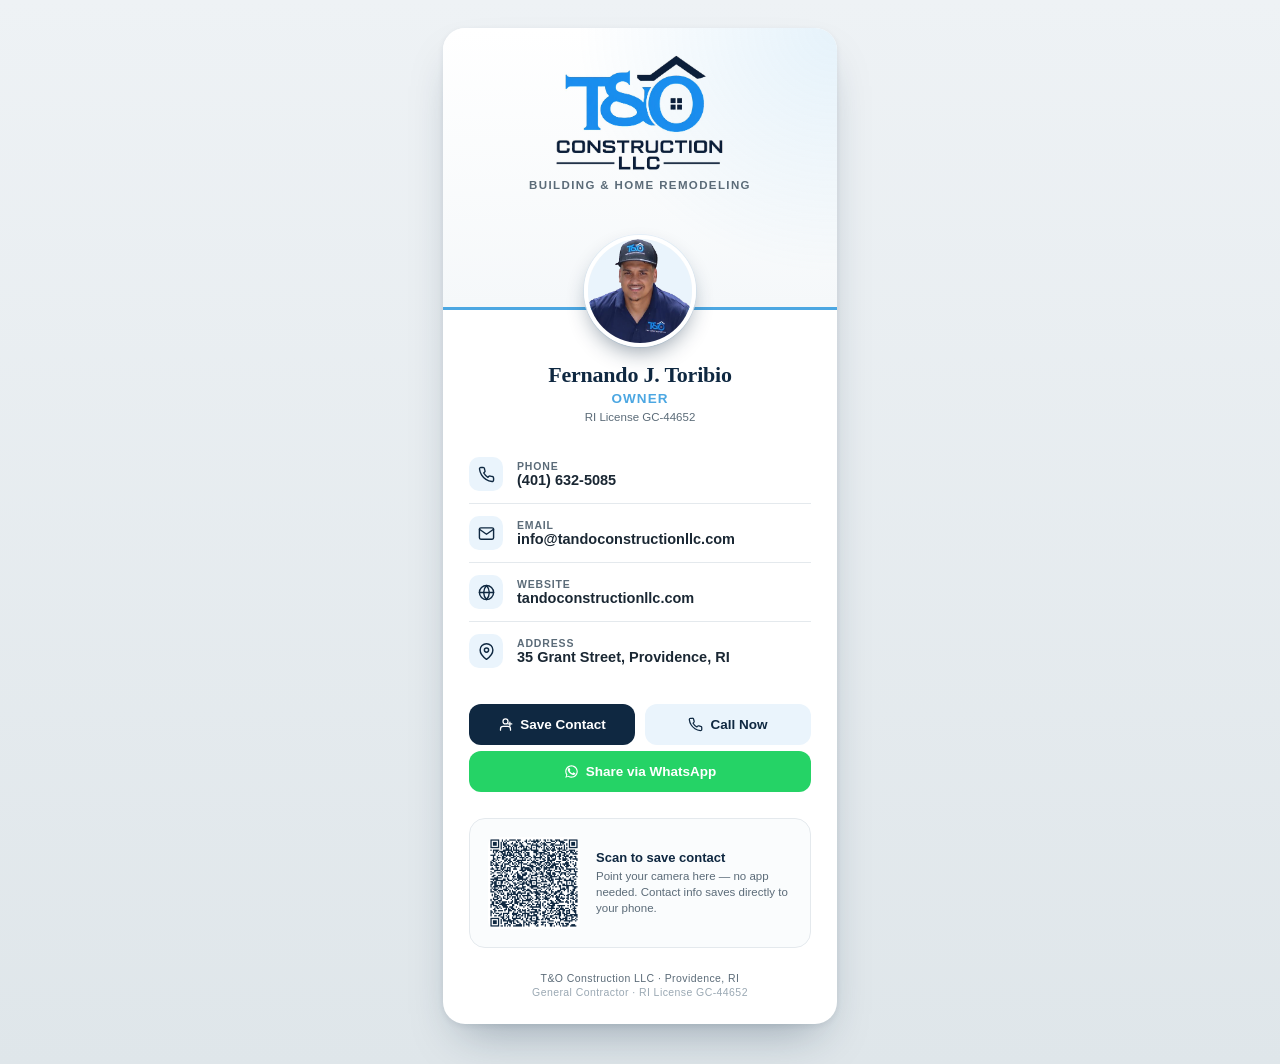
==== public/fernando-card-en/index.html @ 2c8c8a4b "Add Fernando card static page Co-Authored-By: Claude Sonnet 4.6 <noreply@anthropic.com>" ====
<!DOCTYPE html>
<html lang="en">
<head>
<meta charset="UTF-8">
<meta name="viewport" content="width=device-width, initial-scale=1.0">
<title>Fernando J. Toribio — T&O Construction</title>
<link rel="canonical" href="https://tandoconstructionllc.com/fernando-card-en">

<!-- Open Graph (WhatsApp, Facebook, iMessage preview) -->
<meta property="og:type" content="profile">
<meta property="og:title" content="Fernando J. Toribio — T&O Construction LLC">
<meta property="og:description" content="Owner · General Contractor. Tap to save my contact or call directly.">
<meta property="og:image" content="https://tandoconstructionllc.com/fernando-card-en/og-image.png">
<meta property="og:image:width" content="1200">
<meta property="og:image:height" content="630">
<meta property="og:url" content="https://tandoconstructionllc.com/fernando-card-en">
<meta property="og:site_name" content="T&O Construction LLC">

<!-- Twitter Card (fallback, same image) -->
<meta name="twitter:card" content="summary_large_image">
<meta name="twitter:title" content="Fernando J. Toribio — T&O Construction LLC">
<meta name="twitter:description" content="Owner · General Contractor. Tap to save my contact or call directly.">
<meta name="twitter:image" content="https://tandoconstructionllc.com/fernando-card-en/og-image.png">

<style>
  :root {
    --navy: #0F2841;
    --navy-deep: #091b2e;
    --sky: #4CA7E2;
    --sky-soft: #eaf4fc;
    --paper: #ffffff;
    --ink: #1a2733;
    --ink-mute: #5b6b78;
    --line: #e4e9ed;
  }

  * { box-sizing: border-box; }

  html, body {
    margin: 0;
    padding: 0;
    background: linear-gradient(180deg, #eef2f5 0%, #dfe6ea 100%);
    font-family: Arial, Arimo, Helvetica, sans-serif;
    color: var(--ink);
    min-height: 100%;
    display: flex;
    justify-content: center;
  }

  .stage {
    width: 100%;
    max-width: 430px;
    min-height: 100vh;
    padding: 28px 18px 40px;
    display: flex;
    flex-direction: column;
    align-items: center;
  }

  .card {
    width: 100%;
    background: var(--paper);
    border-radius: 22px;
    overflow: hidden;
    box-shadow: 0 24px 48px -18px rgba(15,40,65,0.35), 0 2px 6px rgba(15,40,65,0.08);
  }

  /* ---- Header / brand plate ---- */
  .plate {
    background:
      radial-gradient(120% 160% at 100% 0%, rgba(76,167,226,0.14) 0%, rgba(76,167,226,0) 55%),
      linear-gradient(180deg, #ffffff 0%, #f5f8fa 100%);
    padding: 26px 26px 0;
    position: relative;
    display: flex;
    flex-direction: column;
    align-items: center;
    text-align: center;
  }

  .plate img.logo {
    width: 168px;
    height: auto;
    display: block;
  }

  .tagline {
    margin-top: 8px;
    font-size: 11.5px;
    letter-spacing: 0.12em;
    color: var(--ink-mute);
    font-weight: 700;
    text-transform: uppercase;
    font-family: Arial, Arimo, sans-serif;
  }

  /* ---- Avatar medallion straddling plate / identity ---- */
  .avatar-wrap {
    margin-top: 4px;
    width: 112px;
    height: 112px;
    border-radius: 50%;
    overflow: hidden;
    border: 4px solid #ffffff;
    box-shadow: 0 10px 22px -6px rgba(15,40,65,0.45), 0 0 0 1px var(--sky-soft);
    transform: translateY(40px);
  }

  .avatar-wrap img {
    width: 100%;
    height: 100%;
    object-fit: cover;
    display: block;
  }

  .plate-divider {
    height: 3px;
    background: var(--sky);
  }

  /* ---- Identity block ---- */
  .identity {
    padding: 52px 26px 6px;
    text-align: center;
  }

  .id-text h1 {
    margin: 0 0 3px;
    font-family: Georgia, 'Gelasio', serif;
    font-size: 22px;
    font-weight: 700;
    color: var(--navy);
    letter-spacing: -0.01em;
  }

  .id-text .role {
    font-size: 13.5px;
    font-weight: 700;
    color: var(--sky);
    text-transform: uppercase;
    letter-spacing: 0.08em;
  }

  .id-text .license {
    margin-top: 5px;
    font-size: 11.5px;
    color: var(--ink-mute);
  }

  /* ---- Contact rows ---- */
  .contact {
    padding: 16px 26px 6px;
    display: flex;
    flex-direction: column;
  }

  .row {
    display: flex;
    align-items: center;
    gap: 14px;
    padding: 12px 0;
    border-bottom: 1px solid var(--line);
    text-decoration: none;
    color: inherit;
  }

  .row:last-child { border-bottom: none; }

  .row .icon {
    flex: 0 0 auto;
    width: 34px;
    height: 34px;
    border-radius: 10px;
    background: var(--sky-soft);
    display: flex;
    align-items: center;
    justify-content: center;
  }

  .row .icon svg { width: 17px; height: 17px; }

  .row .meta { display: flex; flex-direction: column; min-width: 0; }

  .row .label {
    font-size: 10.5px;
    text-transform: uppercase;
    letter-spacing: 0.08em;
    color: var(--ink-mute);
    font-weight: 700;
  }

  .row .value {
    font-size: 14.5px;
    color: var(--ink);
    font-weight: 600;
    white-space: nowrap;
    overflow: hidden;
    text-overflow: ellipsis;
  }

  /* ---- CTA buttons ---- */
  .ctas {
    display: grid;
    grid-template-columns: 1fr 1fr;
    gap: 10px;
    padding: 18px 26px 6px;
  }

  .btn {
    display: flex;
    align-items: center;
    justify-content: center;
    gap: 7px;
    padding: 13px 10px;
    border-radius: 12px;
    font-size: 13.5px;
    font-weight: 700;
    text-decoration: none;
    border: none;
    cursor: pointer;
    font-family: Arial, Arimo, sans-serif;
  }

  .btn-primary {
    background: var(--navy);
    color: #fff;
  }

  .btn-secondary {
    background: var(--sky-soft);
    color: var(--navy);
  }

  .btn svg { width: 15px; height: 15px; }

  .share-row {
    padding: 0 26px 6px;
  }

  .btn-whatsapp {
    width: 100%;
    background: #25D366;
    color: #ffffff;
  }

  /* ---- QR block ---- */
  .qr-block {
    margin: 20px 26px 6px;
    padding: 18px;
    background: #fafcfd;
    border: 1px solid var(--line);
    border-radius: 16px;
    display: flex;
    align-items: center;
    gap: 16px;
  }

  .qr-block img.qr {
    width: 92px;
    height: 92px;
    border-radius: 8px;
    flex: 0 0 auto;
  }

  .qr-copy .qr-title {
    font-size: 13px;
    font-weight: 700;
    color: var(--navy);
    margin-bottom: 3px;
  }

  .qr-copy .qr-sub {
    font-size: 11.5px;
    color: var(--ink-mute);
    line-height: 1.4;
  }

  /* ---- Footer ---- */
  .foot {
    padding: 18px 26px 26px;
    text-align: center;
    font-size: 10.5px;
    color: var(--ink-mute);
    letter-spacing: 0.04em;
  }

  .foot .lic {
    margin-top: 2px;
    color: #9aa8b3;
  }
</style>
</head>
<body>

<div class="stage">
  <div class="card">

    <div class="plate">
      <img class="logo" src="[data-uri]" alt="T&O Construction LLC">
      <div class="tagline">Building &amp; Home Remodeling</div>
      <div class="avatar-wrap">
        <img src="[data-uri]" alt="Fernando J. Toribio">
      </div>
    </div>
    <div class="plate-divider"></div>

    <div class="identity">
      <div class="id-text">
        <h1>Fernando J. Toribio</h1>
        <div class="role">Owner</div>
        <div class="license">RI License GC-44652</div>
      </div>
    </div>

    <div class="contact">
      <a class="row" href="tel:+14016325085">
        <div class="icon">
          <svg viewBox="0 0 24 24" fill="none" stroke="#0F2841" stroke-width="2" stroke-linecap="round" stroke-linejoin="round"><path d="M22 16.92v3a2 2 0 0 1-2.18 2 19.79 19.79 0 0 1-8.63-3.07 19.5 19.5 0 0 1-6-6 19.79 19.79 0 0 1-3.07-8.67A2 2 0 0 1 4.11 2h3a2 2 0 0 1 2 1.72c.127.96.361 1.903.7 2.81a2 2 0 0 1-.45 2.11L8.09 9.91a16 16 0 0 0 6 6l1.27-1.27a2 2 0 0 1 2.11-.45c.907.339 1.85.573 2.81.7A2 2 0 0 1 22 16.92z"/></svg>
        </div>
        <div class="meta">
          <div class="label">Phone</div>
          <div class="value">(401) 632-5085</div>
        </div>
      </a>

      <a class="row" href="mailto:info@tandoconstructionllc.com">
        <div class="icon">
          <svg viewBox="0 0 24 24" fill="none" stroke="#0F2841" stroke-width="2" stroke-linecap="round" stroke-linejoin="round"><path d="M4 4h16v16H4z" opacity="0"/><path d="M22 6c0-1.1-.9-2-2-2H4a2 2 0 0 0-2 2v12c0 1.1.9 2 2 2h16a2 2 0 0 0 2-2V6z"/><path d="m22 6-10 7L2 6"/></svg>
        </div>
        <div class="meta">
          <div class="label">Email</div>
          <div class="value">info@tandoconstructionllc.com</div>
        </div>
      </a>

      <a class="row" href="https://tandoconstructionllc.com" target="_blank" rel="noopener">
        <div class="icon">
          <svg viewBox="0 0 24 24" fill="none" stroke="#0F2841" stroke-width="2" stroke-linecap="round" stroke-linejoin="round"><circle cx="12" cy="12" r="10"/><line x1="2" y1="12" x2="22" y2="12"/><path d="M12 2a15.3 15.3 0 0 1 4 10 15.3 15.3 0 0 1-4 10 15.3 15.3 0 0 1-4-10 15.3 15.3 0 0 1 4-10z"/></svg>
        </div>
        <div class="meta">
          <div class="label">Website</div>
          <div class="value">tandoconstructionllc.com</div>
        </div>
      </a>

      <a class="row" href="https://maps.google.com/?q=35+Grant+Street,+Providence,+RI+02909" target="_blank" rel="noopener">
        <div class="icon">
          <svg viewBox="0 0 24 24" fill="none" stroke="#0F2841" stroke-width="2" stroke-linecap="round" stroke-linejoin="round"><path d="M21 10c0 7-9 13-9 13s-9-6-9-13a9 9 0 0 1 18 0z"/><circle cx="12" cy="10" r="3"/></svg>
        </div>
        <div class="meta">
          <div class="label">Address</div>
          <div class="value">35 Grant Street, Providence, RI</div>
        </div>
      </a>
    </div>

    <div class="ctas">
      <button class="btn btn-primary" onclick="saveContact()">
        <svg viewBox="0 0 24 24" fill="none" stroke="#fff" stroke-width="2" stroke-linecap="round" stroke-linejoin="round"><path d="M20 21v-2a4 4 0 0 0-4-4H8a4 4 0 0 0-4 4v2"/><circle cx="12" cy="7" r="4"/><line x1="19" y1="8" x2="19" y2="14"/><line x1="16" y1="11" x2="22" y2="11"/></svg>
        Save Contact
      </button>
      <a class="btn btn-secondary" href="tel:+14016325085">
        <svg viewBox="0 0 24 24" fill="none" stroke="#0F2841" stroke-width="2" stroke-linecap="round" stroke-linejoin="round"><path d="M22 16.92v3a2 2 0 0 1-2.18 2 19.79 19.79 0 0 1-8.63-3.07 19.5 19.5 0 0 1-6-6 19.79 19.79 0 0 1-3.07-8.67A2 2 0 0 1 4.11 2h3a2 2 0 0 1 2 1.72c.127.96.361 1.903.7 2.81a2 2 0 0 1-.45 2.11L8.09 9.91a16 16 0 0 0 6 6l1.27-1.27a2 2 0 0 1 2.11-.45c.907.339 1.85.573 2.81.7A2 2 0 0 1 22 16.92z"/></svg>
        Call Now
      </a>
    </div>

    <div class="share-row">
      <a class="btn btn-whatsapp" href="https://wa.me/?text=Hola%21%20Te%20paso%20mi%20contacto%20de%20T%26O%20Construction%3A%0Ahttps%3A//tandoconstructionllc.com/fernando-card-en" target="_blank" rel="noopener">
        <svg viewBox="0 0 24 24" fill="#fff"><path d="M17.472 14.382c-.297-.149-1.758-.867-2.03-.967-.273-.099-.471-.148-.67.15-.197.297-.767.966-.94 1.164-.173.199-.347.223-.644.075-.297-.15-1.255-.463-2.39-1.475-.883-.788-1.48-1.761-1.653-2.059-.173-.297-.018-.458.13-.606.134-.133.298-.347.446-.52.149-.174.198-.298.298-.497.099-.198.05-.371-.025-.52-.075-.149-.669-1.612-.916-2.207-.242-.579-.487-.5-.669-.51-.173-.008-.371-.01-.57-.01-.198 0-.52.074-.792.372-.272.297-1.04 1.016-1.04 2.479 0 1.462 1.065 2.875 1.213 3.074.149.198 2.096 3.2 5.077 4.487.71.306 1.263.489 1.694.626.712.226 1.36.194 1.872.118.571-.085 1.758-.719 2.006-1.413.248-.694.248-1.289.173-1.413-.074-.124-.272-.198-.57-.347z"/><path d="M12.001 2C6.478 2 2 6.477 2 12c0 1.99.583 3.842 1.588 5.401L2 22l4.735-1.559A9.953 9.953 0 0 0 12.001 22C17.523 22 22 17.523 22 12S17.523 2 12.001 2zm0 18.19a8.17 8.17 0 0 1-4.166-1.14l-.299-.177-3.096 1.02 1.037-3.014-.194-.31A8.166 8.166 0 0 1 3.81 12c0-4.517 3.674-8.19 8.191-8.19 4.516 0 8.19 3.673 8.19 8.19 0 4.517-3.674 8.19-8.19 8.19z"/></svg>
        Share via WhatsApp
      </a>
    </div>

    <div class="qr-block">
      <img class="qr" src="[data-uri]" alt="QR code to save contact">
      <div class="qr-copy">
        <div class="qr-title">Scan to save contact</div>
        <div class="qr-sub">Point your camera here — no app needed. Contact info saves directly to your phone.</div>
      </div>
    </div>

    <div class="foot">
      T&amp;O Construction LLC &middot; Providence, RI
      <div class="lic">General Contractor &middot; RI License GC-44652</div>
    </div>

  </div>
</div>

<script>
function saveContact() {
  const vcard = `BEGIN:VCARD\nVERSION:3.0\nN:Toribio;Fernando;J.;;\nFN:Fernando J. Toribio\nORG:T&O Construction LLC\nTITLE:Owner\nTEL;TYPE=CELL,VOICE:+14016325085\nEMAIL;TYPE=WORK:info@tandoconstructionllc.com\nURL:https://tandoconstructionllc.com\nADR;TYPE=WORK:;;35 Grant Street;Providence;RI;02909;USA\nEND:VCARD`;
  const blob = new Blob([vcard], { type: "text/vcard;charset=utf-8" });
  const url = URL.createObjectURL(blob);
  const a = document.createElement("a");
  a.href = url;
  a.download = "Fernando-Toribio-TO-Construction.vcf";
  document.body.appendChild(a);
  a.click();
  document.body.removeChild(a);
  URL.revokeObjectURL(url);
}
</script>

</body>
</html>
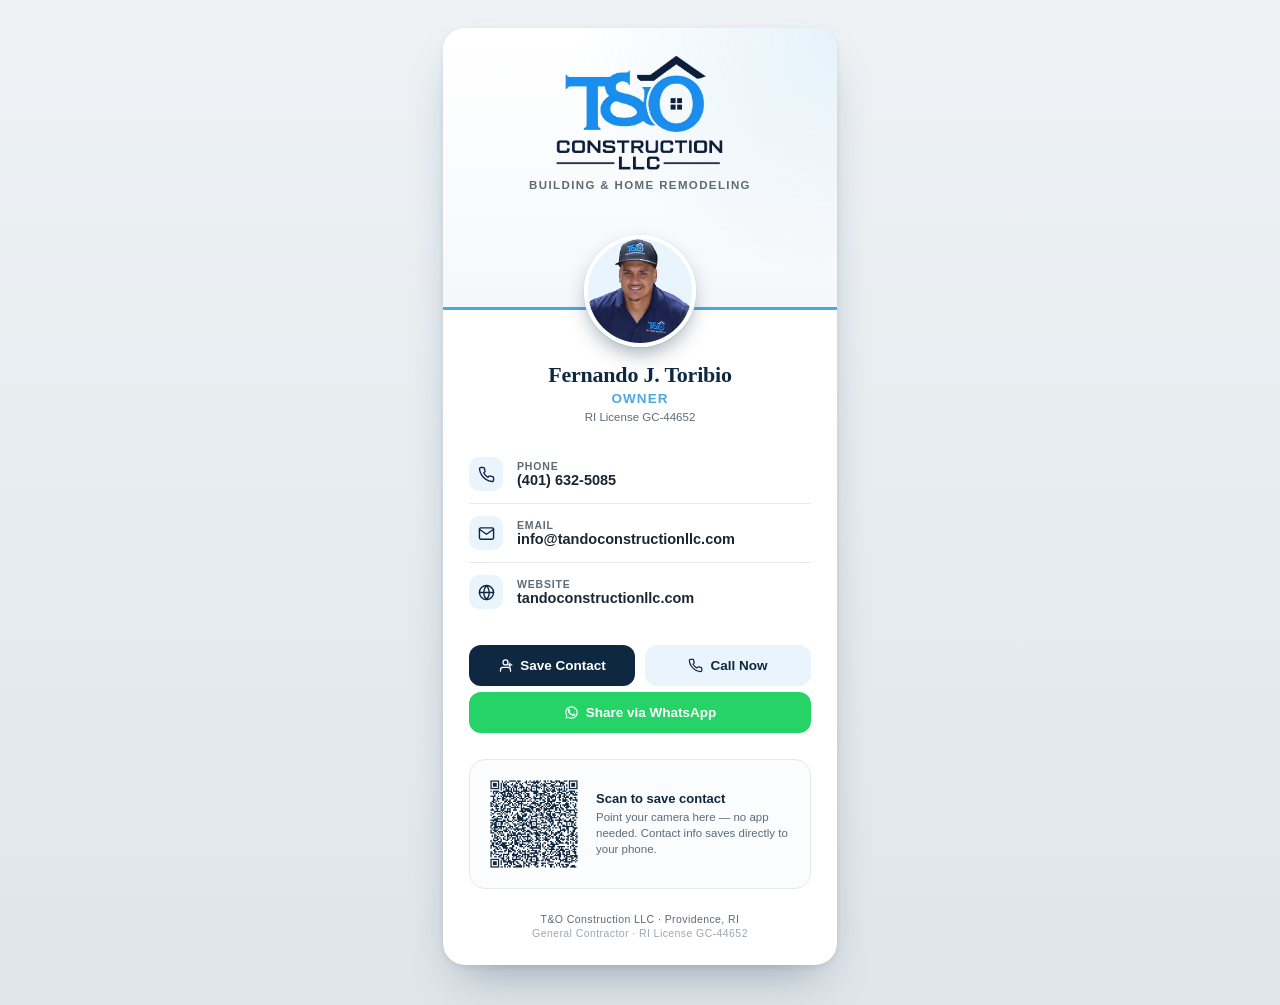
==== commit 1915453c: "Remove address from Fernando card" ====
--- a/public/fernando-card-en/index.html
+++ b/public/fernando-card-en/index.html
@@ -343,15 +343,6 @@
         </div>
       </a>
 
-      <a class="row" href="https://maps.google.com/?q=35+Grant+Street,+Providence,+RI+02909" target="_blank" rel="noopener">
-        <div class="icon">
-          <svg viewBox="0 0 24 24" fill="none" stroke="#0F2841" stroke-width="2" stroke-linecap="round" stroke-linejoin="round"><path d="M21 10c0 7-9 13-9 13s-9-6-9-13a9 9 0 0 1 18 0z"/><circle cx="12" cy="10" r="3"/></svg>
-        </div>
-        <div class="meta">
-          <div class="label">Address</div>
-          <div class="value">35 Grant Street, Providence, RI</div>
-        </div>
-      </a>
     </div>
 
     <div class="ctas">
